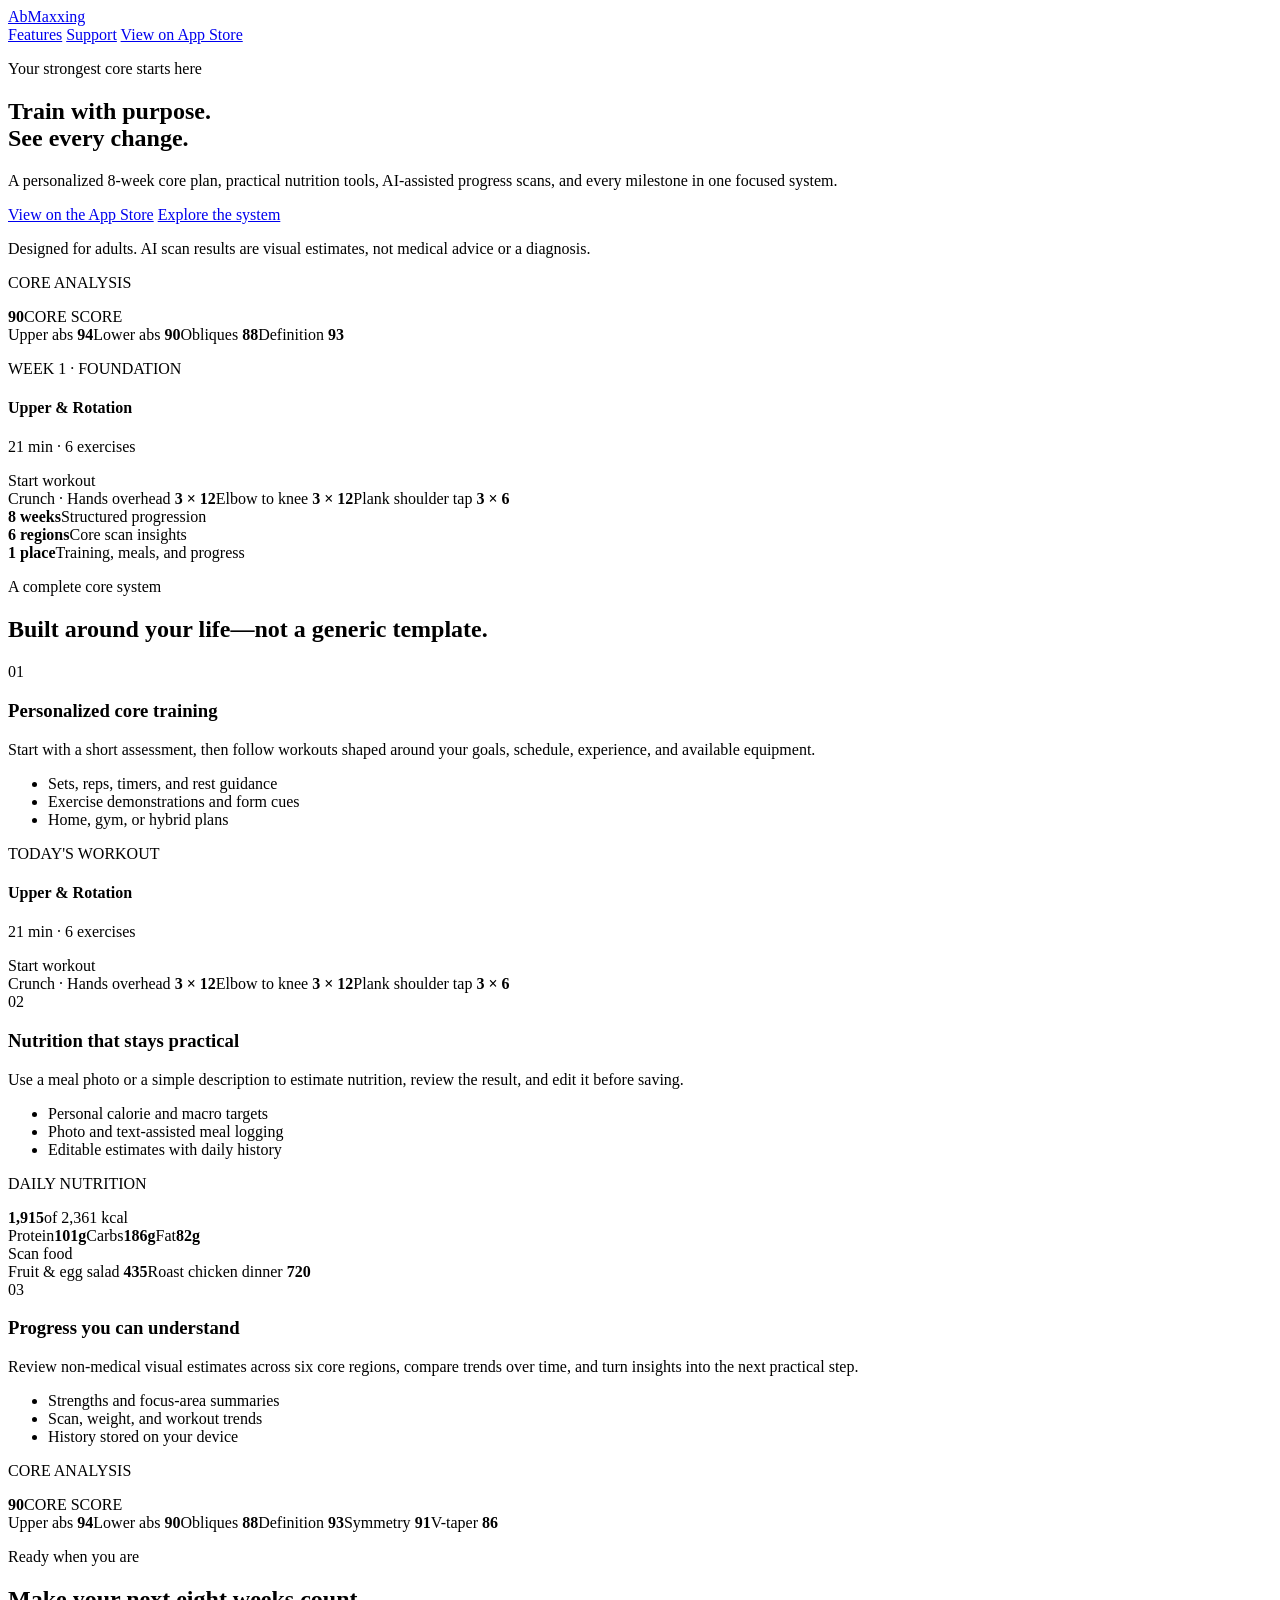
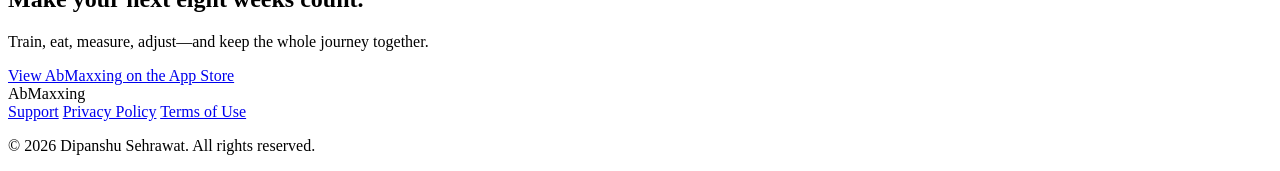
==== index.html @ bd919363 "Create index.html" ====
<!doctype html>
<html lang="en">
<head>
  <meta charset="utf-8">
  <meta name="viewport" content="width=device-width, initial-scale=1">
  <meta name="description" content="AbMaxxing combines personalized core workouts, AI-assisted progress scans, practical nutrition, and training history in one focused iPhone app.">
  <meta name="theme-color" content="#08080a">
  <title>AbMaxxing — Core Workouts & Nutrition</title>
  <link rel="stylesheet" href="styles.css">
</head>
<body>
  <header class="site-header">
    <a class="brand" href="./" aria-label="AbMaxxing home">
      <span class="logo-mark" aria-hidden="true"><i></i><i></i><i></i><i></i><i></i><i></i></span>
      <span>AbMaxxing</span>
    </a>
    <nav aria-label="Primary navigation">
      <a href="#features">Features</a>
      <a href="support/">Support</a>
      <a class="nav-cta" href="https://apps.apple.com/us/app/id6790740864">View on App Store</a>
    </nav>
  </header>

  <main>
    <section class="hero">
      <div class="hero-copy">
        <p class="eyebrow">Your strongest core starts here</p>
        <h1>Train with purpose.<br><span>See every change.</span></h1>
        <p class="hero-lede">A personalized 8-week core plan, practical nutrition tools, AI-assisted progress scans, and every milestone in one focused system.</p>
        <div class="hero-actions">
          <a class="button primary" href="https://apps.apple.com/us/app/id6790740864">View on the App Store</a>
          <a class="button secondary" href="#features">Explore the system</a>
        </div>
        <p class="fine-print">Designed for adults. AI scan results are visual estimates, not medical advice or a diagnosis.</p>
      </div>
      <div class="hero-visual" aria-label="AbMaxxing app preview">
        <div class="glow"></div>
        <div class="phone phone-back" aria-label="AbMaxxing progress analysis screen">
          <span class="phone-notch"></span><p class="mock-kicker">CORE ANALYSIS</p>
          <div class="score-ring"><strong>90</strong><span>CORE SCORE</span></div>
          <div class="metric-grid"><span>Upper abs <b>94</b></span><span>Lower abs <b>90</b></span><span>Obliques <b>88</b></span><span>Definition <b>93</b></span></div>
        </div>
        <div class="phone phone-front" aria-label="AbMaxxing personalized workout screen">
          <span class="phone-notch"></span><p class="mock-kicker">WEEK 1 · FOUNDATION</p>
          <h4>Upper & Rotation</h4><p class="mock-muted">21 min · 6 exercises</p>
          <span class="mock-cta">Start workout</span>
          <div class="mock-list"><span>Crunch · Hands overhead <b>3 × 12</b></span><span>Elbow to knee <b>3 × 12</b></span><span>Plank shoulder tap <b>3 × 6</b></span></div>
        </div>
      </div>
    </section>

    <section class="proof-strip" aria-label="App highlights">
      <div><strong>8 weeks</strong><span>Structured progression</span></div>
      <div><strong>6 regions</strong><span>Core scan insights</span></div>
      <div><strong>1 place</strong><span>Training, meals, and progress</span></div>
    </section>

    <section class="features" id="features">
      <div class="section-heading">
        <p class="eyebrow">A complete core system</p>
        <h2>Built around your life—not a generic template.</h2>
      </div>

      <article class="feature-row">
        <div class="feature-copy">
          <span class="feature-number">01</span>
          <h3>Personalized core training</h3>
          <p>Start with a short assessment, then follow workouts shaped around your goals, schedule, experience, and available equipment.</p>
          <ul>
            <li>Sets, reps, timers, and rest guidance</li>
            <li>Exercise demonstrations and form cues</li>
            <li>Home, gym, or hybrid plans</li>
          </ul>
        </div>
        <div class="feature-media workout-media">
          <div class="feature-phone" aria-label="Workout plan preview"><span class="phone-notch"></span><p class="mock-kicker">TODAY'S WORKOUT</p><h4>Upper & Rotation</h4><p class="mock-muted">21 min · 6 exercises</p><span class="mock-cta">Start workout</span><div class="mock-list"><span>Crunch · Hands overhead <b>3 × 12</b></span><span>Elbow to knee <b>3 × 12</b></span><span>Plank shoulder tap <b>3 × 6</b></span></div></div>
        </div>
      </article>

      <article class="feature-row reverse">
        <div class="feature-copy">
          <span class="feature-number">02</span>
          <h3>Nutrition that stays practical</h3>
          <p>Use a meal photo or a simple description to estimate nutrition, review the result, and edit it before saving.</p>
          <ul>
            <li>Personal calorie and macro targets</li>
            <li>Photo and text-assisted meal logging</li>
            <li>Editable estimates with daily history</li>
          </ul>
        </div>
        <div class="feature-media nutrition-media">
          <div class="feature-phone" aria-label="Nutrition dashboard preview"><span class="phone-notch"></span><p class="mock-kicker">DAILY NUTRITION</p><div class="calorie-ring"><strong>1,915</strong><span>of 2,361 kcal</span></div><div class="macro-row"><span>Protein<b>101g</b></span><span>Carbs<b>186g</b></span><span>Fat<b>82g</b></span></div><span class="mock-cta">Scan food</span><div class="mock-list"><span>Fruit & egg salad <b>435</b></span><span>Roast chicken dinner <b>720</b></span></div></div>
        </div>
      </article>

      <article class="feature-row">
        <div class="feature-copy">
          <span class="feature-number">03</span>
          <h3>Progress you can understand</h3>
          <p>Review non-medical visual estimates across six core regions, compare trends over time, and turn insights into the next practical step.</p>
          <ul>
            <li>Strengths and focus-area summaries</li>
            <li>Scan, weight, and workout trends</li>
            <li>History stored on your device</li>
          </ul>
        </div>
        <div class="feature-media progress-media">
          <div class="feature-phone" aria-label="Core analysis preview"><span class="phone-notch"></span><p class="mock-kicker">CORE ANALYSIS</p><div class="score-ring"><strong>90</strong><span>CORE SCORE</span></div><div class="metric-grid"><span>Upper abs <b>94</b></span><span>Lower abs <b>90</b></span><span>Obliques <b>88</b></span><span>Definition <b>93</b></span><span>Symmetry <b>91</b></span><span>V-taper <b>86</b></span></div></div>
        </div>
      </article>
    </section>

    <section class="closing-card">
      <span class="logo-mark large" aria-label="AbMaxxing"><i></i><i></i><i></i><i></i><i></i><i></i></span>
      <p class="eyebrow">Ready when you are</p>
      <h2>Make your next eight weeks count.</h2>
      <p>Train, eat, measure, adjust—and keep the whole journey together.</p>
      <a class="button primary" href="https://apps.apple.com/us/app/id6790740864">View AbMaxxing on the App Store</a>
    </section>
  </main>

  <footer>
    <div class="footer-brand">
      <span class="logo-mark small" aria-hidden="true"><i></i><i></i><i></i><i></i><i></i><i></i></span>
      <span>AbMaxxing</span>
    </div>
    <div class="footer-links">
      <a href="support/">Support</a>
      <a href="https://abmaxxing.carrd.co/">Privacy Policy</a>
      <a href="https://www.apple.com/legal/internet-services/itunes/dev/stdeula/">Terms of Use</a>
    </div>
    <p>© 2026 Dipanshu Sehrawat. All rights reserved.</p>
  </footer>
</body>
</html>
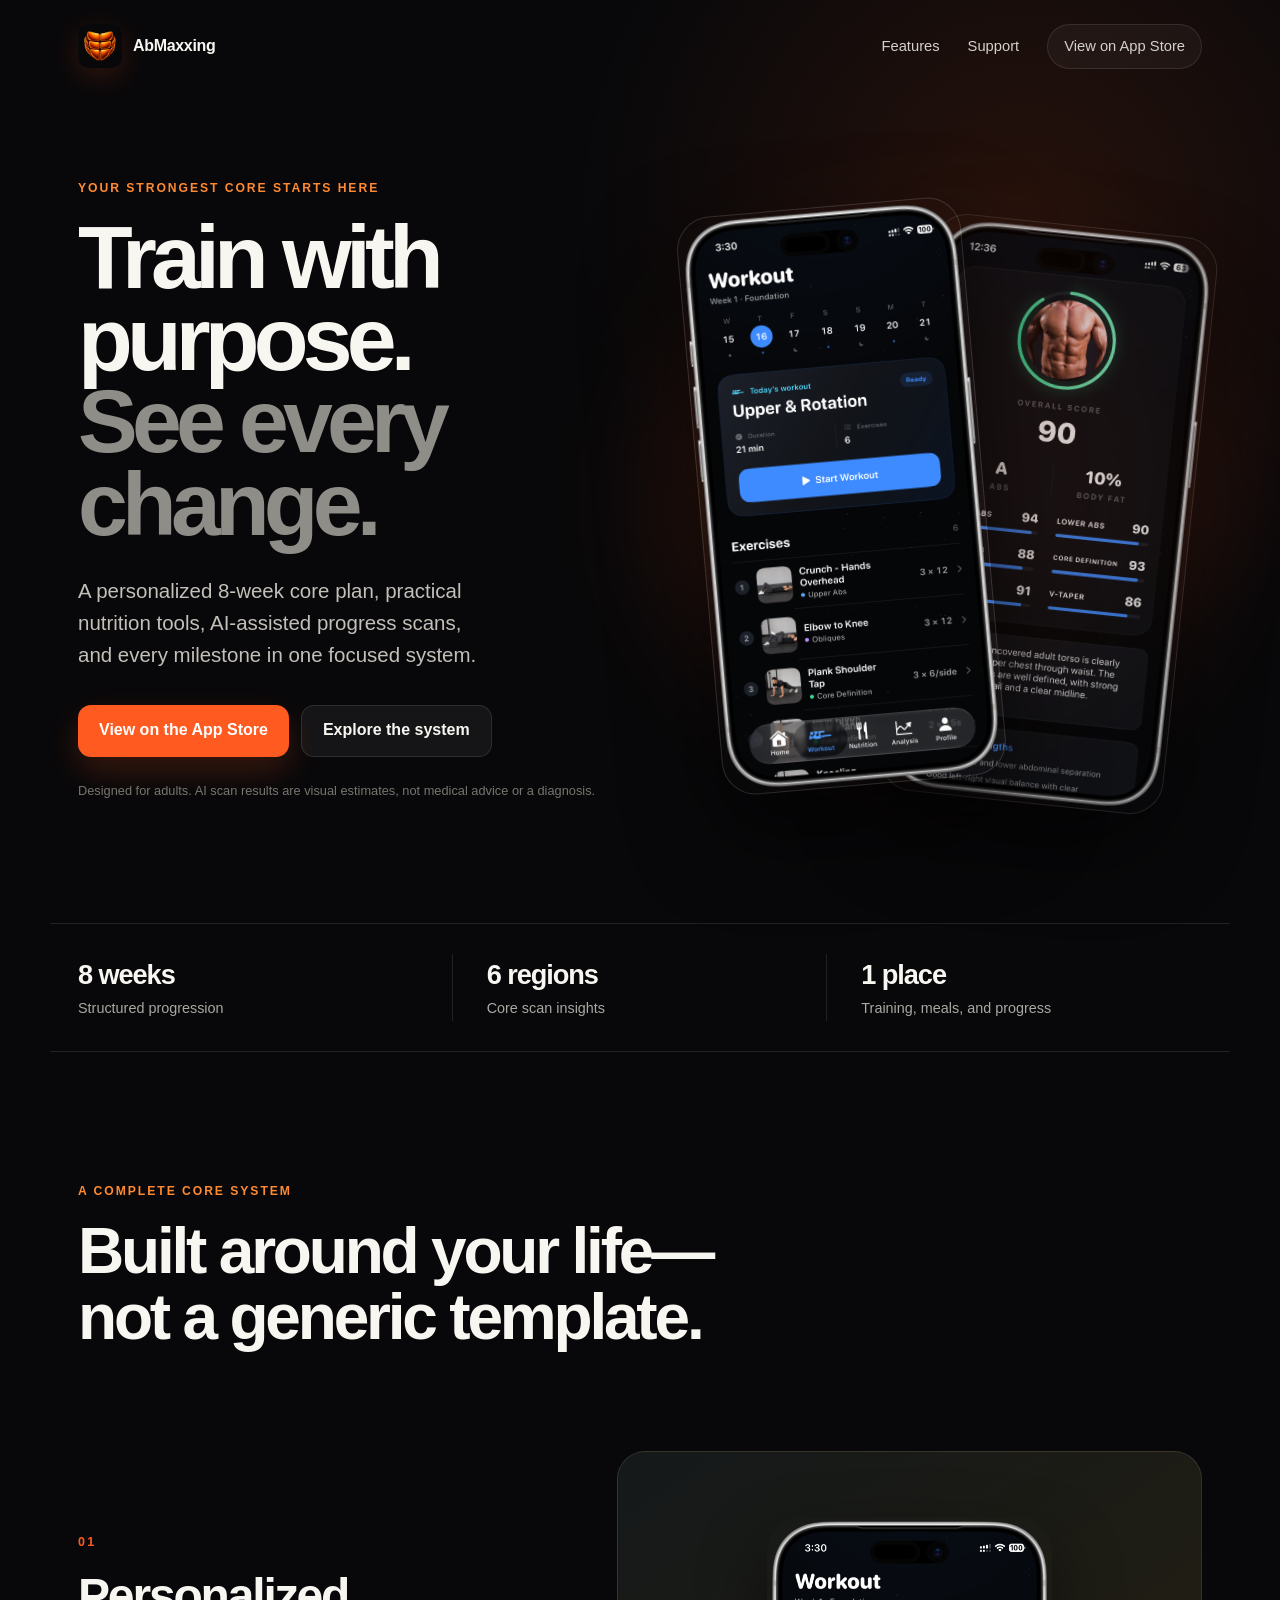
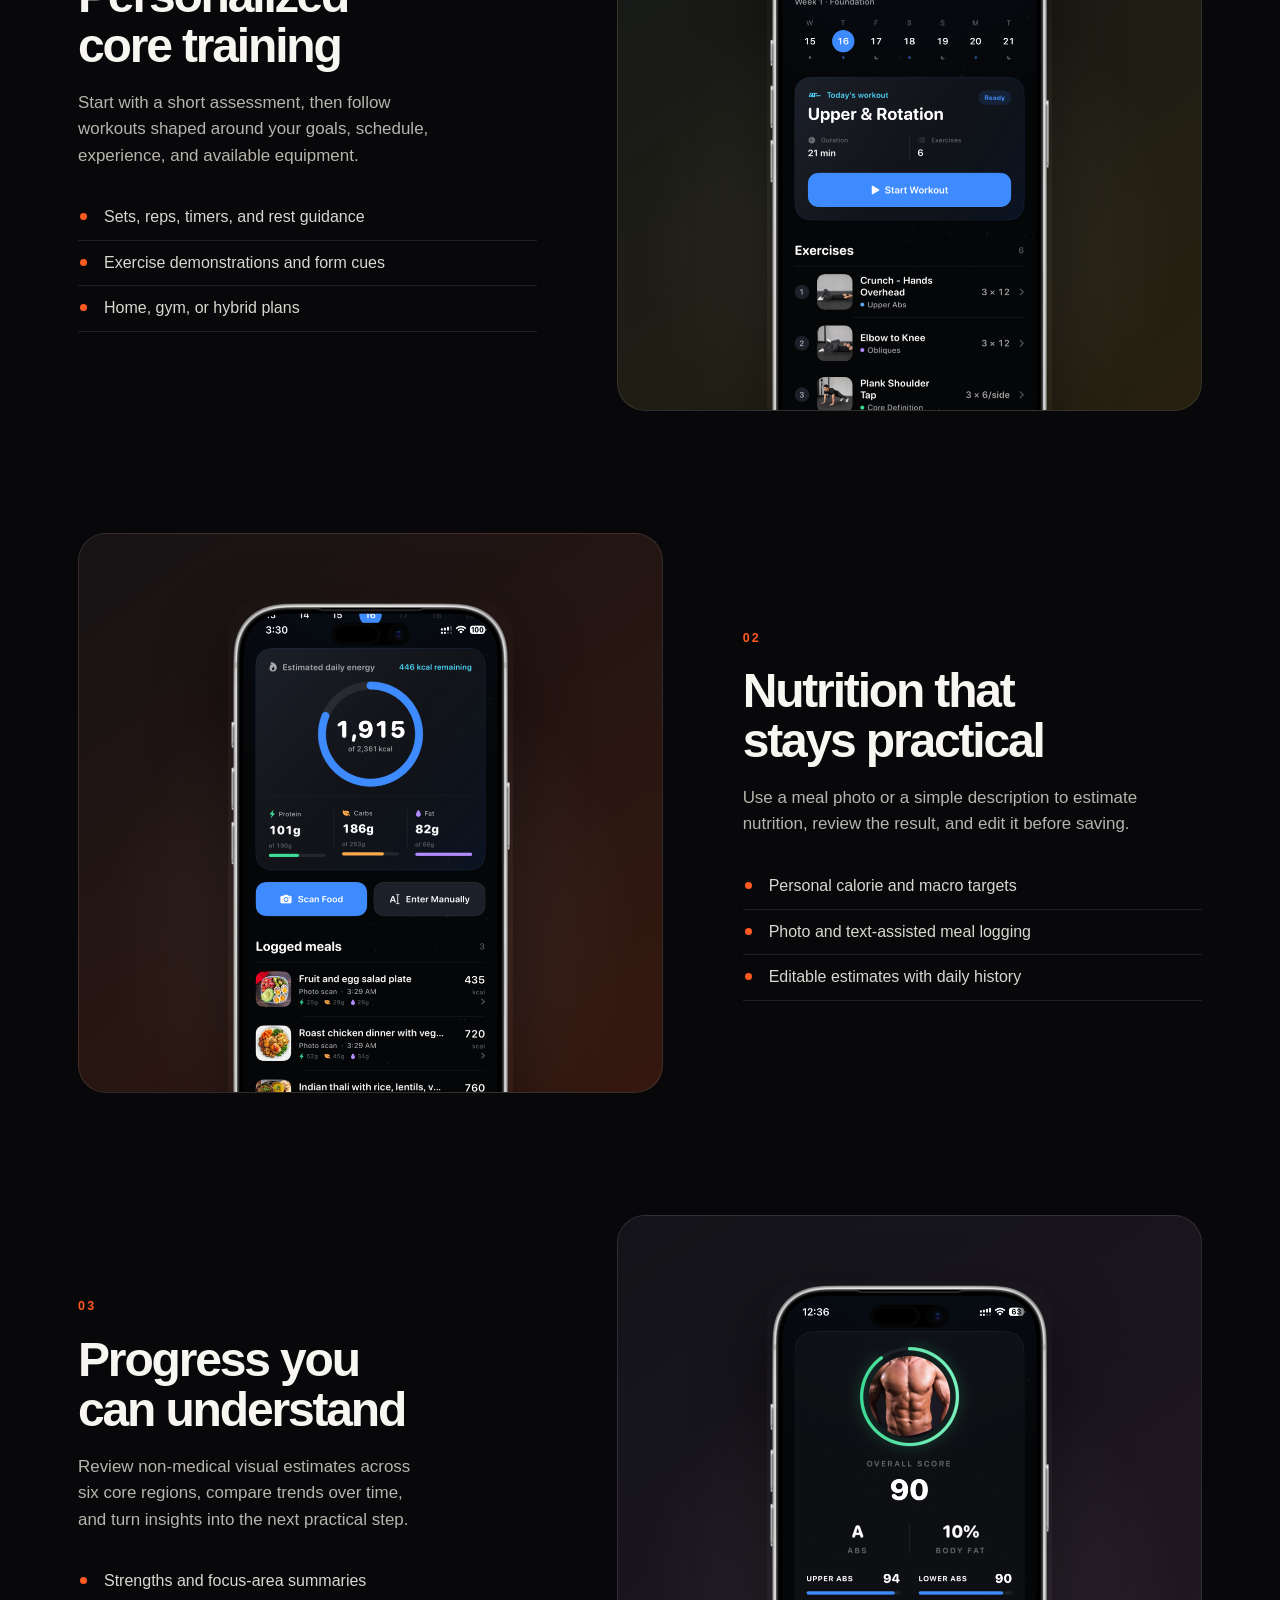
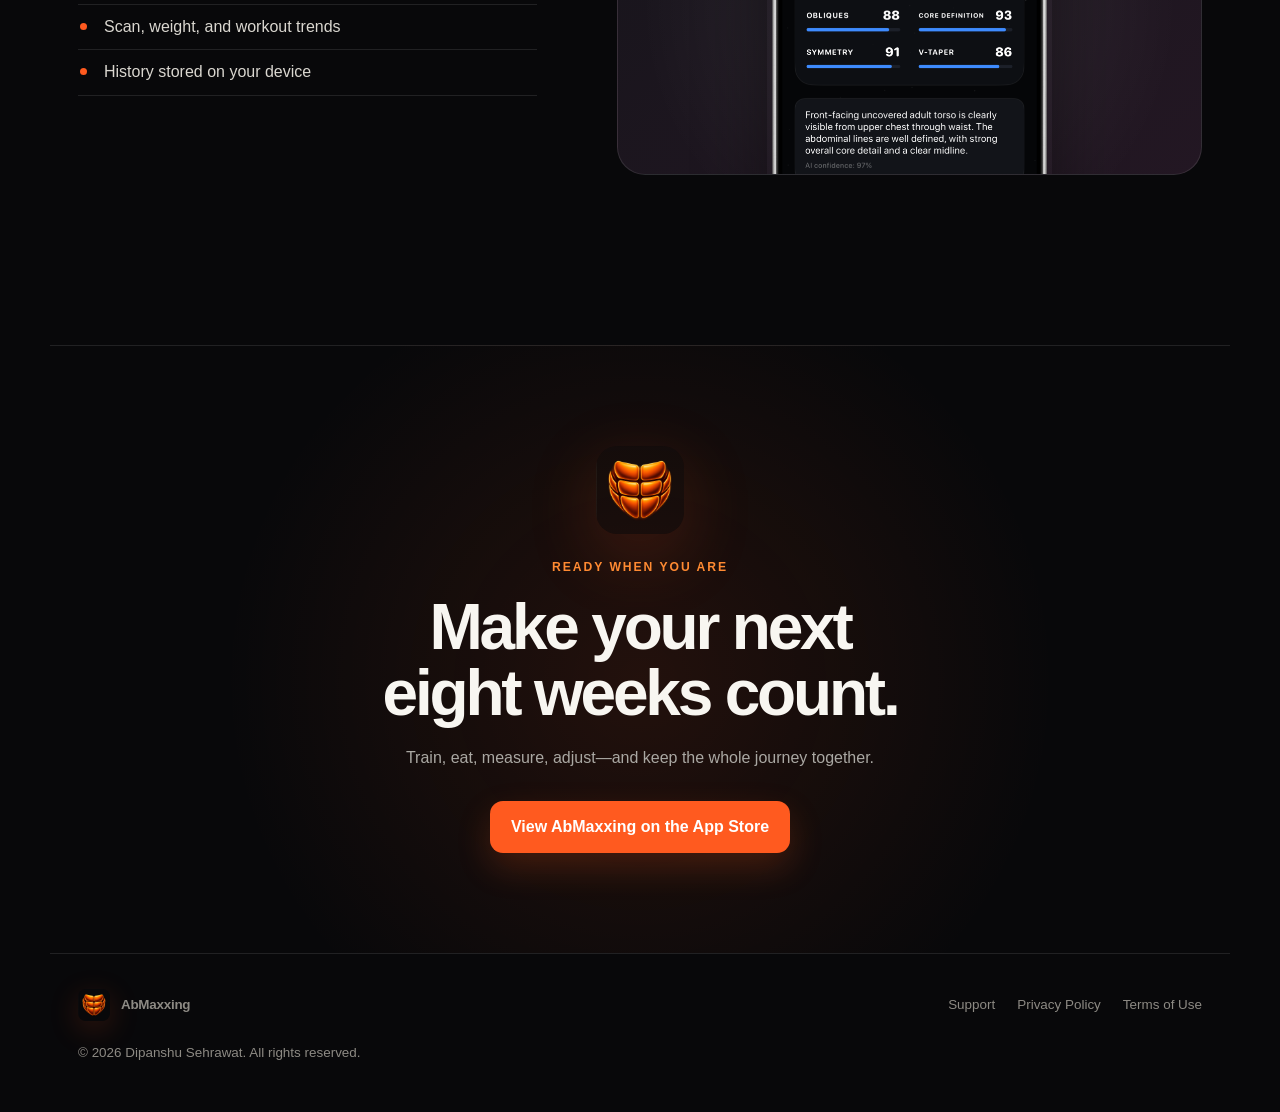
==== commit d02baa9f: "Publish complete website assets" ====
--- a/index.html
+++ b/index.html
@@ -6,12 +6,13 @@
   <meta name="description" content="AbMaxxing combines personalized core workouts, AI-assisted progress scans, practical nutrition, and training history in one focused iPhone app.">
   <meta name="theme-color" content="#08080a">
   <title>AbMaxxing — Core Workouts & Nutrition</title>
+  <link rel="icon" href="assets/app-icon.png">
   <link rel="stylesheet" href="styles.css">
 </head>
 <body>
   <header class="site-header">
     <a class="brand" href="./" aria-label="AbMaxxing home">
-      <span class="logo-mark" aria-hidden="true"><i></i><i></i><i></i><i></i><i></i><i></i></span>
+      <img src="assets/app-icon.png" alt="" width="44" height="44">
       <span>AbMaxxing</span>
     </a>
     <nav aria-label="Primary navigation">
@@ -35,17 +36,8 @@
       </div>
       <div class="hero-visual" aria-label="AbMaxxing app preview">
         <div class="glow"></div>
-        <div class="phone phone-back" aria-label="AbMaxxing progress analysis screen">
-          <span class="phone-notch"></span><p class="mock-kicker">CORE ANALYSIS</p>
-          <div class="score-ring"><strong>90</strong><span>CORE SCORE</span></div>
-          <div class="metric-grid"><span>Upper abs <b>94</b></span><span>Lower abs <b>90</b></span><span>Obliques <b>88</b></span><span>Definition <b>93</b></span></div>
-        </div>
-        <div class="phone phone-front" aria-label="AbMaxxing personalized workout screen">
-          <span class="phone-notch"></span><p class="mock-kicker">WEEK 1 · FOUNDATION</p>
-          <h4>Upper & Rotation</h4><p class="mock-muted">21 min · 6 exercises</p>
-          <span class="mock-cta">Start workout</span>
-          <div class="mock-list"><span>Crunch · Hands overhead <b>3 × 12</b></span><span>Elbow to knee <b>3 × 12</b></span><span>Plank shoulder tap <b>3 × 6</b></span></div>
-        </div>
+        <img class="phone phone-back" src="assets/progress-screen.png" alt="AbMaxxing progress analysis screen">
+        <img class="phone phone-front" src="assets/workout-screen.png" alt="AbMaxxing personalized workout screen">
       </div>
     </section>
 
@@ -73,7 +65,7 @@
           </ul>
         </div>
         <div class="feature-media workout-media">
-          <div class="feature-phone" aria-label="Workout plan preview"><span class="phone-notch"></span><p class="mock-kicker">TODAY'S WORKOUT</p><h4>Upper & Rotation</h4><p class="mock-muted">21 min · 6 exercises</p><span class="mock-cta">Start workout</span><div class="mock-list"><span>Crunch · Hands overhead <b>3 × 12</b></span><span>Elbow to knee <b>3 × 12</b></span><span>Plank shoulder tap <b>3 × 6</b></span></div></div>
+          <img src="assets/workout-screen.png" alt="Workout plan with weekly progress and daily exercises">
         </div>
       </article>
 
@@ -89,7 +81,7 @@
           </ul>
         </div>
         <div class="feature-media nutrition-media">
-          <div class="feature-phone" aria-label="Nutrition dashboard preview"><span class="phone-notch"></span><p class="mock-kicker">DAILY NUTRITION</p><div class="calorie-ring"><strong>1,915</strong><span>of 2,361 kcal</span></div><div class="macro-row"><span>Protein<b>101g</b></span><span>Carbs<b>186g</b></span><span>Fat<b>82g</b></span></div><span class="mock-cta">Scan food</span><div class="mock-list"><span>Fruit & egg salad <b>435</b></span><span>Roast chicken dinner <b>720</b></span></div></div>
+          <img src="assets/nutrition-screen.png" alt="Nutrition dashboard with calorie and macro tracking">
         </div>
       </article>
 
@@ -105,13 +97,13 @@
           </ul>
         </div>
         <div class="feature-media progress-media">
-          <div class="feature-phone" aria-label="Core analysis preview"><span class="phone-notch"></span><p class="mock-kicker">CORE ANALYSIS</p><div class="score-ring"><strong>90</strong><span>CORE SCORE</span></div><div class="metric-grid"><span>Upper abs <b>94</b></span><span>Lower abs <b>90</b></span><span>Obliques <b>88</b></span><span>Definition <b>93</b></span><span>Symmetry <b>91</b></span><span>V-taper <b>86</b></span></div></div>
+          <img src="assets/progress-screen.png" alt="AI-assisted core analysis and progress insights">
         </div>
       </article>
     </section>
 
     <section class="closing-card">
-      <span class="logo-mark large" aria-label="AbMaxxing"><i></i><i></i><i></i><i></i><i></i><i></i></span>
+      <img src="assets/app-icon.png" alt="AbMaxxing app icon" width="88" height="88">
       <p class="eyebrow">Ready when you are</p>
       <h2>Make your next eight weeks count.</h2>
       <p>Train, eat, measure, adjust—and keep the whole journey together.</p>
@@ -121,7 +113,7 @@
 
   <footer>
     <div class="footer-brand">
-      <span class="logo-mark small" aria-hidden="true"><i></i><i></i><i></i><i></i><i></i><i></i></span>
+      <img src="assets/app-icon.png" alt="" width="32" height="32">
       <span>AbMaxxing</span>
     </div>
     <div class="footer-links">
--- a/styles.css
+++ b/styles.css
@@ -0,0 +1,155 @@
+:root {
+  color-scheme: dark;
+  --bg: #08080a;
+  --surface: #111114;
+  --surface-2: #18181d;
+  --text: #f8f6f1;
+  --muted: #aaa8a3;
+  --line: rgba(255,255,255,.1);
+  --orange: #ff5a1f;
+  --orange-2: #ff8a32;
+  --max: 1180px;
+}
+
+* { box-sizing: border-box; }
+html { scroll-behavior: smooth; }
+body {
+  margin: 0;
+  background:
+    radial-gradient(circle at 80% 5%, rgba(255,90,31,.12), transparent 28rem),
+    var(--bg);
+  color: var(--text);
+  font-family: Inter, ui-sans-serif, -apple-system, BlinkMacSystemFont, "Segoe UI", sans-serif;
+  line-height: 1.55;
+}
+a { color: inherit; text-decoration: none; }
+img { display: block; max-width: 100%; }
+.site-header {
+  position: relative;
+  z-index: 10;
+  max-width: var(--max);
+  margin: 0 auto;
+  padding: 24px 28px;
+  display: flex;
+  align-items: center;
+  justify-content: space-between;
+}
+.brand, .footer-brand { display: flex; align-items: center; gap: 11px; font-weight: 760; letter-spacing: -.02em; }
+.brand img, .footer-brand img { border-radius: 24%; box-shadow: 0 8px 30px rgba(255,90,31,.18); }
+nav { display: flex; align-items: center; gap: 28px; font-size: .92rem; color: #d4d1ca; }
+nav a:hover, .footer-links a:hover { color: #fff; }
+.nav-cta { padding: 10px 16px; border: 1px solid var(--line); border-radius: 999px; background: rgba(255,255,255,.04); }
+
+main { overflow: hidden; }
+.hero {
+  min-height: 760px;
+  max-width: var(--max);
+  margin: 0 auto;
+  padding: 86px 28px 110px;
+  display: grid;
+  grid-template-columns: 1.02fr .98fr;
+  align-items: center;
+  gap: 44px;
+}
+.eyebrow { margin: 0 0 18px; color: var(--orange-2); font-size: .76rem; font-weight: 800; letter-spacing: .16em; text-transform: uppercase; }
+h1, h2, h3, p { text-wrap: balance; }
+h1 { margin: 0; font-size: clamp(3.5rem, 7vw, 6.3rem); line-height: .92; letter-spacing: -.065em; font-weight: 850; }
+h1 span { color: #8f8d87; }
+.hero-lede { max-width: 650px; margin: 30px 0 0; color: #c3c0b9; font-size: clamp(1.05rem, 2vw, 1.28rem); }
+.hero-actions { display: flex; flex-wrap: wrap; gap: 12px; margin-top: 34px; }
+.button { display: inline-flex; min-height: 52px; align-items: center; justify-content: center; padding: 0 21px; border-radius: 13px; font-weight: 760; transition: transform .2s ease, background-color .2s ease; }
+.button:hover { transform: translateY(-2px); }
+.button.primary { background: var(--orange); color: #fff; box-shadow: 0 14px 34px rgba(255,90,31,.2); }
+.button.primary:hover { background: #ff682f; }
+.button.secondary { background: rgba(255,255,255,.055); border: 1px solid var(--line); }
+.fine-print { max-width: 530px; margin-top: 24px; color: #77756f; font-size: .8rem; }
+
+.hero-visual { position: relative; height: 580px; }
+.glow { position: absolute; inset: 15% 5%; border-radius: 50%; background: rgba(255,90,31,.26); filter: blur(80px); }
+.phone { position: absolute; width: min(285px, 54%); border-radius: 34px; box-shadow: 0 38px 90px rgba(0,0,0,.62); border: 1px solid rgba(255,255,255,.14); }
+.phone-back { right: 2%; top: 18px; transform: rotate(6deg); opacity: .78; }
+.phone-front { left: 5%; bottom: 0; transform: rotate(-5deg); }
+
+.proof-strip {
+  max-width: var(--max);
+  margin: 0 auto 130px;
+  padding: 30px 28px;
+  border-top: 1px solid var(--line);
+  border-bottom: 1px solid var(--line);
+  display: grid;
+  grid-template-columns: repeat(3, 1fr);
+}
+.proof-strip div { padding: 0 34px; border-right: 1px solid var(--line); }
+.proof-strip div:first-child { padding-left: 0; }
+.proof-strip div:last-child { border: 0; }
+.proof-strip strong { display: block; font-size: 1.7rem; letter-spacing: -.04em; }
+.proof-strip span { color: var(--muted); font-size: .9rem; }
+
+.features { max-width: var(--max); margin: 0 auto; padding: 0 28px; }
+.section-heading { max-width: 760px; margin-bottom: 80px; }
+h2 { margin: 0; font-size: clamp(2.3rem, 5vw, 4rem); line-height: 1.03; letter-spacing: -.05em; }
+.feature-row { min-height: 600px; margin-bottom: 82px; display: grid; grid-template-columns: .88fr 1.12fr; align-items: center; gap: 80px; }
+.feature-row.reverse { grid-template-columns: 1.12fr .88fr; }
+.feature-row.reverse .feature-copy { order: 2; }
+.feature-number { color: var(--orange); font-size: .78rem; font-weight: 800; letter-spacing: .18em; }
+h3 { margin: 17px 0 20px; font-size: clamp(2rem, 4vw, 3rem); line-height: 1.03; letter-spacing: -.045em; }
+.feature-copy > p { color: #b7b4ad; font-size: 1.06rem; }
+.feature-copy ul { margin: 26px 0 0; padding: 0; list-style: none; color: #dad7d0; }
+.feature-copy li { position: relative; padding: 10px 0 10px 26px; border-bottom: 1px solid var(--line); }
+.feature-copy li::before { content: ""; position: absolute; left: 2px; top: 18px; width: 7px; height: 7px; border-radius: 50%; background: var(--orange); }
+.feature-media { min-height: 560px; border: 1px solid var(--line); border-radius: 28px; overflow: hidden; display: grid; place-items: end center; position: relative; }
+.feature-media::before { content: ""; position: absolute; inset: 0; background: radial-gradient(circle at 50% 70%, rgba(255,255,255,.1), transparent 55%); }
+.feature-media img { position: relative; width: 285px; margin-bottom: -90px; border-radius: 34px; box-shadow: 0 30px 70px rgba(0,0,0,.48); }
+.workout-media { background: linear-gradient(145deg, #15191a, #27200f); }
+.nutrition-media { background: linear-gradient(145deg, #161315, #35180f); }
+.progress-media { background: linear-gradient(145deg, #131419, #231723); }
+
+.closing-card { max-width: var(--max); margin: 150px auto 0; padding: 100px 28px; min-height: 520px; border-top: 1px solid var(--line); text-align: center; display: flex; flex-direction: column; align-items: center; justify-content: center; background: radial-gradient(circle at 50% 55%, rgba(255,90,31,.11), transparent 26rem); }
+.closing-card img { border-radius: 24%; margin-bottom: 24px; box-shadow: 0 20px 70px rgba(255,90,31,.18); }
+.closing-card h2 { max-width: 700px; }
+.closing-card > p:not(.eyebrow) { margin: 20px 0 30px; color: var(--muted); }
+
+footer { max-width: var(--max); margin: 0 auto; padding: 35px 28px 48px; border-top: 1px solid var(--line); display: grid; grid-template-columns: 1fr auto; align-items: center; gap: 22px; color: #8d8a84; font-size: .84rem; }
+.footer-links { display: flex; flex-wrap: wrap; gap: 22px; }
+footer > p { grid-column: 1 / -1; margin: 0; }
+
+.support-page main { overflow: visible; }
+.support-shell { max-width: 940px; margin: 0 auto; padding: 90px 28px 140px; }
+.support-shell h1 { max-width: 800px; }
+.support-intro { max-width: 700px; margin: 30px 0 55px; color: #b9b6b0; font-size: 1.16rem; }
+.support-grid { display: grid; grid-template-columns: repeat(2, 1fr); gap: 16px; }
+.support-card { padding: 30px; border: 1px solid var(--line); border-radius: 20px; background: var(--surface); }
+.support-card h2 { font-size: 1.35rem; letter-spacing: -.02em; }
+.support-card p { margin: 12px 0 0; color: var(--muted); }
+.support-card a { color: var(--orange-2); }
+.support-card.full { grid-column: 1 / -1; }
+
+@media (max-width: 820px) {
+  nav > a:not(.nav-cta) { display: none; }
+  .hero { min-height: auto; padding-top: 65px; grid-template-columns: 1fr; }
+  .hero-visual { height: 560px; margin-top: 25px; }
+  .proof-strip { grid-template-columns: 1fr; }
+  .proof-strip div, .proof-strip div:first-child { padding: 18px 0; border-right: 0; border-bottom: 1px solid var(--line); }
+  .feature-row, .feature-row.reverse { grid-template-columns: 1fr; gap: 38px; }
+  .feature-row.reverse .feature-copy { order: 0; }
+  .feature-media { min-height: 500px; }
+  footer { grid-template-columns: 1fr; }
+  .support-grid { grid-template-columns: 1fr; }
+  .support-card.full { grid-column: auto; }
+}
+
+@media (max-width: 480px) {
+  .site-header, .hero, .features, footer { padding-left: 20px; padding-right: 20px; }
+  .brand span { display: none; }
+  h1 { font-size: 3.25rem; }
+  .hero-visual { height: 455px; }
+  .phone { width: 60%; border-radius: 25px; }
+  .feature-media { min-height: 430px; }
+  .feature-media img { width: 235px; border-radius: 28px; }
+  .closing-card { padding-left: 20px; padding-right: 20px; }
+}
+
+@media (prefers-reduced-motion: reduce) {
+  html { scroll-behavior: auto; }
+  *, *::before, *::after { transition: none !important; }
+}
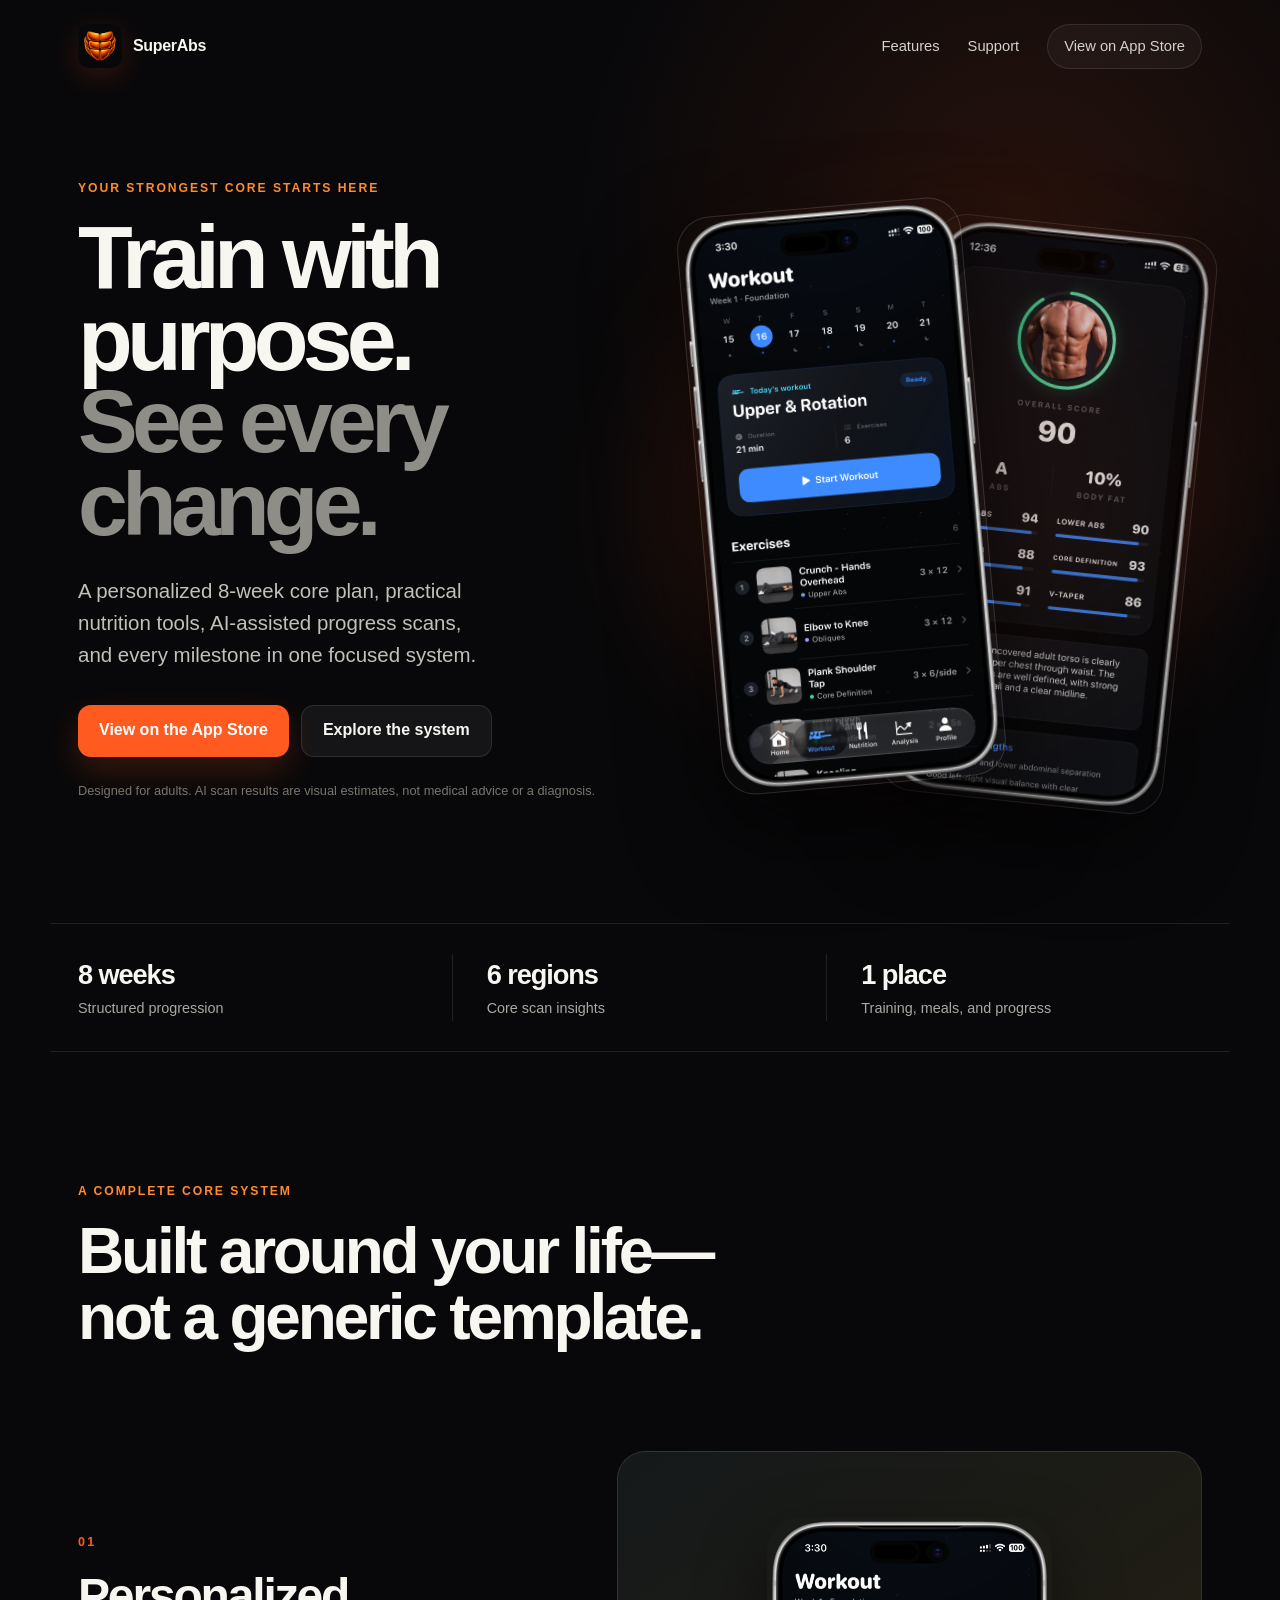
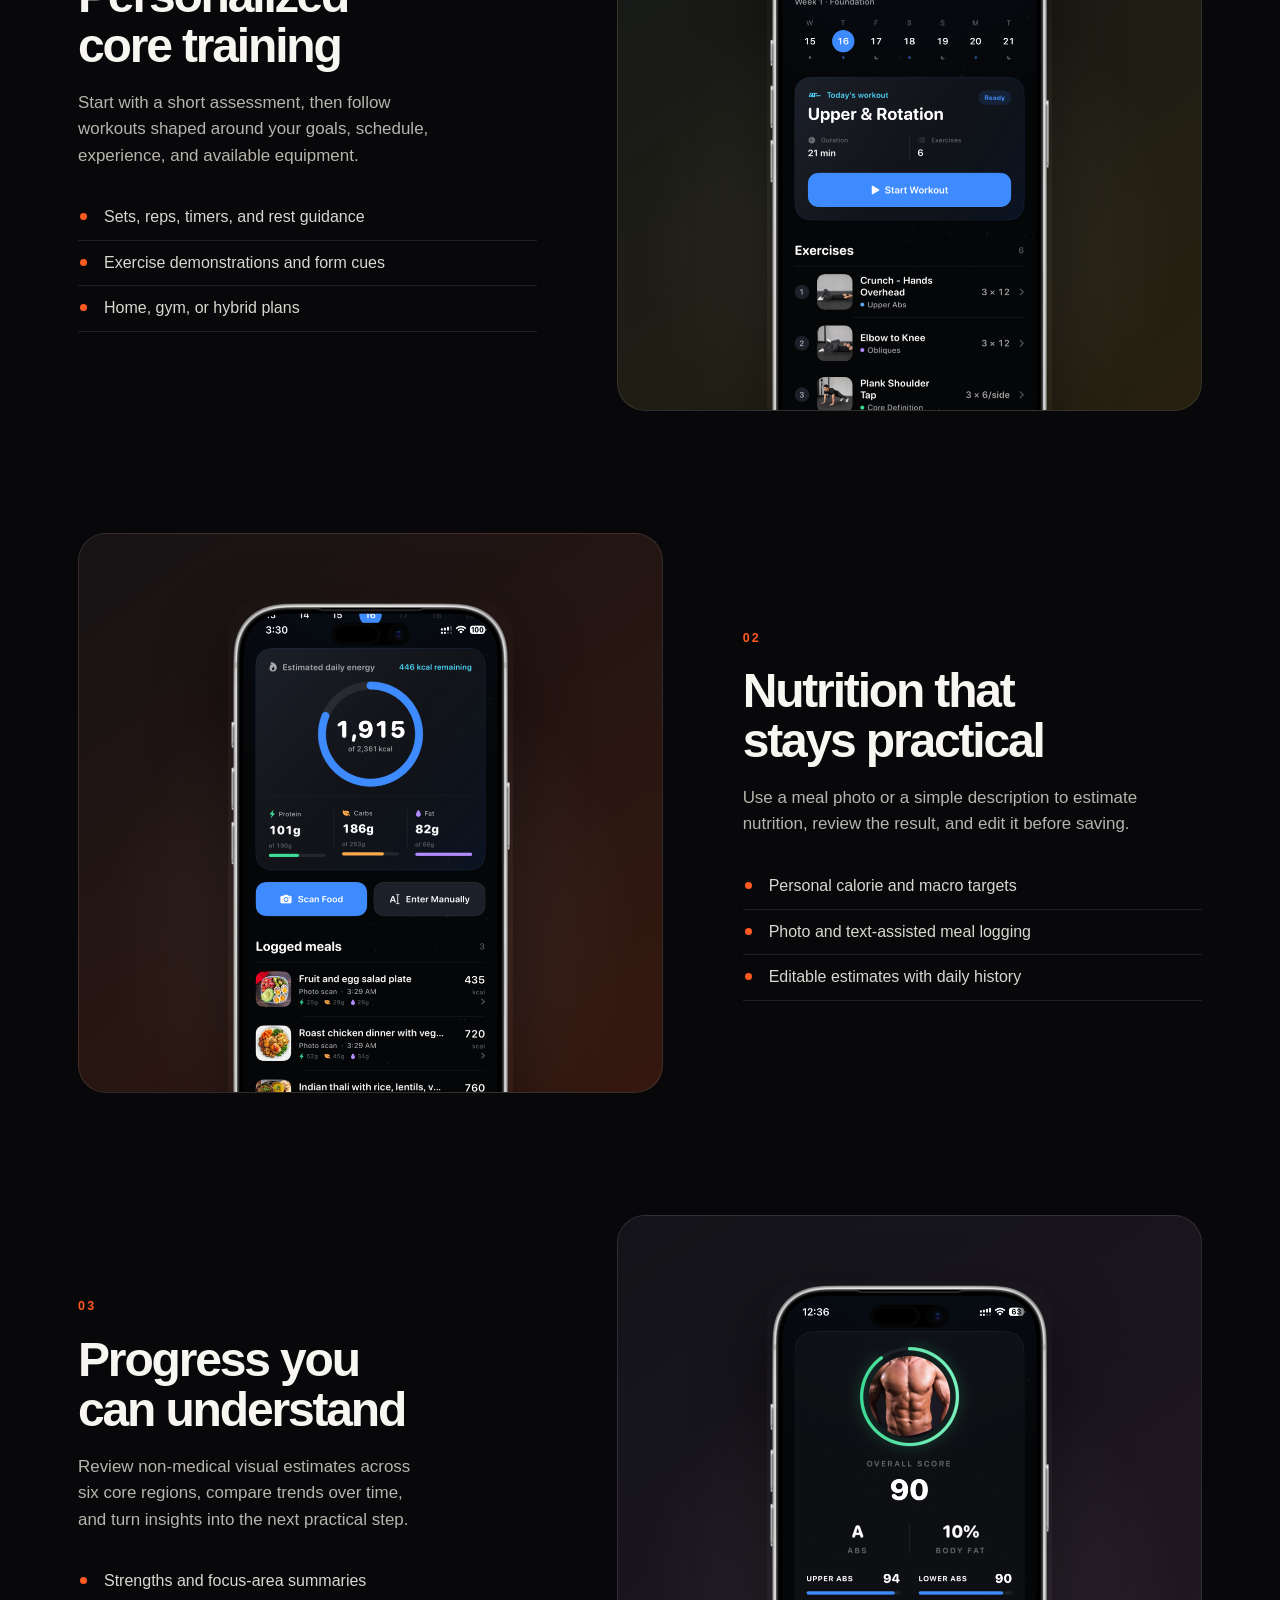
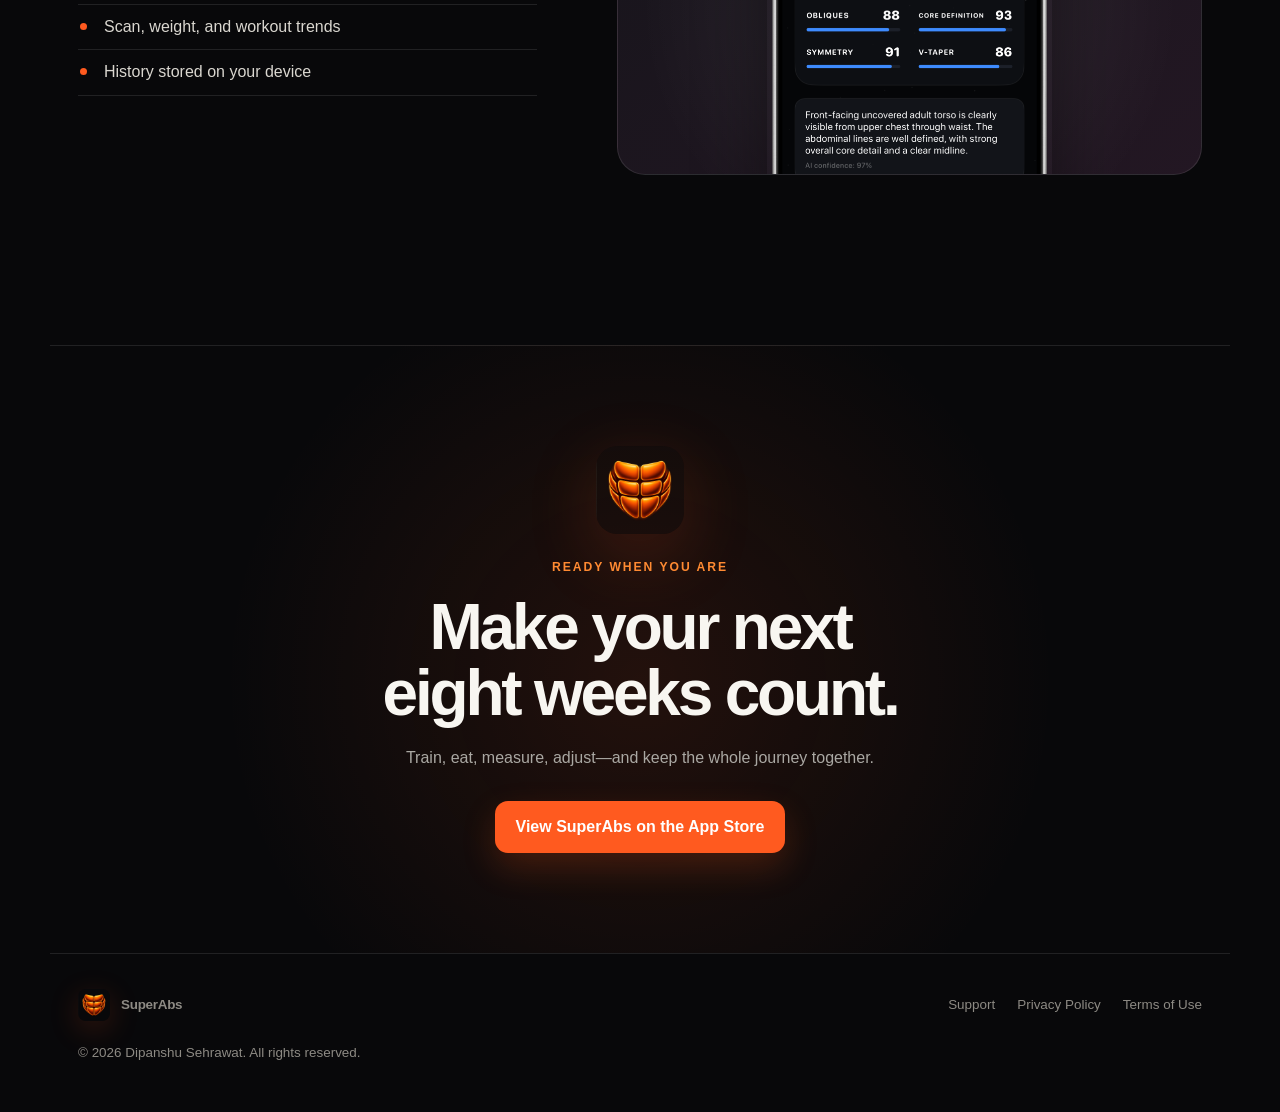
==== commit ca4cd498: "Publish SuperAbs privacy policy and links" ====
--- a/index.html
+++ b/index.html
@@ -3,22 +3,22 @@
 <head>
   <meta charset="utf-8">
   <meta name="viewport" content="width=device-width, initial-scale=1">
-  <meta name="description" content="AbMaxxing combines personalized core workouts, AI-assisted progress scans, practical nutrition, and training history in one focused iPhone app.">
+  <meta name="description" content="SuperAbs combines personalized core workouts, AI-assisted progress scans, practical nutrition, and training history in one focused iPhone app.">
   <meta name="theme-color" content="#08080a">
-  <title>AbMaxxing — Core Workouts & Nutrition</title>
+  <title>SuperAbs — Core Workouts & Nutrition</title>
   <link rel="icon" href="assets/app-icon.png">
   <link rel="stylesheet" href="styles.css">
 </head>
 <body>
   <header class="site-header">
-    <a class="brand" href="./" aria-label="AbMaxxing home">
+    <a class="brand" href="./" aria-label="SuperAbs home">
       <img src="assets/app-icon.png" alt="" width="44" height="44">
-      <span>AbMaxxing</span>
+      <span>SuperAbs</span>
     </a>
     <nav aria-label="Primary navigation">
       <a href="#features">Features</a>
       <a href="support/">Support</a>
-      <a class="nav-cta" href="https://apps.apple.com/us/app/id6790740864">View on App Store</a>
+      <a class="nav-cta" href="https://apps.apple.com/us/app/id6793422782">View on App Store</a>
     </nav>
   </header>
 
@@ -29,15 +29,15 @@
         <h1>Train with purpose.<br><span>See every change.</span></h1>
         <p class="hero-lede">A personalized 8-week core plan, practical nutrition tools, AI-assisted progress scans, and every milestone in one focused system.</p>
         <div class="hero-actions">
-          <a class="button primary" href="https://apps.apple.com/us/app/id6790740864">View on the App Store</a>
+          <a class="button primary" href="https://apps.apple.com/us/app/id6793422782">View on the App Store</a>
           <a class="button secondary" href="#features">Explore the system</a>
         </div>
         <p class="fine-print">Designed for adults. AI scan results are visual estimates, not medical advice or a diagnosis.</p>
       </div>
-      <div class="hero-visual" aria-label="AbMaxxing app preview">
+      <div class="hero-visual" aria-label="SuperAbs app preview">
         <div class="glow"></div>
-        <img class="phone phone-back" src="assets/progress-screen.png" alt="AbMaxxing progress analysis screen">
-        <img class="phone phone-front" src="assets/workout-screen.png" alt="AbMaxxing personalized workout screen">
+        <img class="phone phone-back" src="assets/progress-screen.png" alt="SuperAbs progress analysis screen">
+        <img class="phone phone-front" src="assets/workout-screen.png" alt="SuperAbs personalized workout screen">
       </div>
     </section>
 
@@ -103,22 +103,22 @@
     </section>
 
     <section class="closing-card">
-      <img src="assets/app-icon.png" alt="AbMaxxing app icon" width="88" height="88">
+      <img src="assets/app-icon.png" alt="SuperAbs app icon" width="88" height="88">
       <p class="eyebrow">Ready when you are</p>
       <h2>Make your next eight weeks count.</h2>
       <p>Train, eat, measure, adjust—and keep the whole journey together.</p>
-      <a class="button primary" href="https://apps.apple.com/us/app/id6790740864">View AbMaxxing on the App Store</a>
+      <a class="button primary" href="https://apps.apple.com/us/app/id6793422782">View SuperAbs on the App Store</a>
     </section>
   </main>
 
   <footer>
     <div class="footer-brand">
       <img src="assets/app-icon.png" alt="" width="32" height="32">
-      <span>AbMaxxing</span>
+      <span>SuperAbs</span>
     </div>
     <div class="footer-links">
       <a href="support/">Support</a>
-      <a href="https://abmaxxing.carrd.co/">Privacy Policy</a>
+      <a href="privacy/">Privacy Policy</a>
       <a href="https://www.apple.com/legal/internet-services/itunes/dev/stdeula/">Terms of Use</a>
     </div>
     <p>© 2026 Dipanshu Sehrawat. All rights reserved.</p>
--- a/styles.css
+++ b/styles.css
@@ -124,8 +124,30 @@
 .support-card a { color: var(--orange-2); }
 .support-card.full { grid-column: 1 / -1; }
 
+.privacy-page main { overflow: visible; }
+.privacy-shell { max-width: 1000px; margin: 0 auto; padding: 90px 28px 140px; }
+.policy-hero { max-width: 800px; padding-bottom: 70px; }
+.policy-hero h1 { font-size: clamp(3rem, 7vw, 5.5rem); }
+.policy-intro { margin: 28px 0 0; color: #c3c0b9; font-size: 1.16rem; }
+.policy-effective { margin: 20px 0 0; color: #85827c; font-size: .9rem; }
+.policy-layout { display: grid; grid-template-columns: 210px minmax(0, 1fr); gap: 70px; align-items: start; }
+.policy-nav { position: sticky; top: 24px; display: grid; gap: 4px; padding: 18px; border: 1px solid var(--line); border-radius: 16px; background: rgba(17,17,20,.88); }
+.policy-nav strong { padding: 5px 10px 10px; color: #f0ede7; font-size: .82rem; }
+.policy-nav a { padding: 7px 10px; border-radius: 8px; color: #94918b; font-size: .82rem; }
+.policy-nav a:hover { color: #fff; background: rgba(255,255,255,.05); }
+.policy-content section { padding: 0 0 46px; margin: 0 0 46px; border-bottom: 1px solid var(--line); scroll-margin-top: 24px; }
+.policy-content section:last-child { margin-bottom: 0; border-bottom: 0; }
+.policy-content h2 { font-size: clamp(1.7rem, 3vw, 2.3rem); letter-spacing: -.035em; }
+.policy-content h3 { margin: 30px 0 10px; font-size: 1.1rem; letter-spacing: -.015em; }
+.policy-content p, .policy-content li { color: #b9b6b0; }
+.policy-content p { margin: 16px 0 0; }
+.policy-content ul { margin: 18px 0 0; padding-left: 22px; }
+.policy-content li { margin: 10px 0; }
+.policy-content a { color: var(--orange-2); text-decoration: underline; text-decoration-color: rgba(255,138,50,.4); text-underline-offset: 3px; }
+.policy-content strong { color: #f0ede7; }
+
 @media (max-width: 820px) {
-  nav > a:not(.nav-cta) { display: none; }
+  .site-header nav > a:not(.nav-cta) { display: none; }
   .hero { min-height: auto; padding-top: 65px; grid-template-columns: 1fr; }
   .hero-visual { height: 560px; margin-top: 25px; }
   .proof-strip { grid-template-columns: 1fr; }
@@ -136,6 +158,9 @@
   footer { grid-template-columns: 1fr; }
   .support-grid { grid-template-columns: 1fr; }
   .support-card.full { grid-column: auto; }
+  .policy-layout { grid-template-columns: 1fr; gap: 42px; }
+  .policy-nav { position: static; grid-template-columns: repeat(2, minmax(0, 1fr)); }
+  .policy-nav strong { grid-column: 1 / -1; }
 }
 
 @media (max-width: 480px) {
@@ -147,6 +172,9 @@
   .feature-media { min-height: 430px; }
   .feature-media img { width: 235px; border-radius: 28px; }
   .closing-card { padding-left: 20px; padding-right: 20px; }
+  .privacy-shell { padding: 60px 20px 100px; }
+  .policy-nav { grid-template-columns: 1fr; }
+  .policy-nav strong { grid-column: auto; }
 }
 
 @media (prefers-reduced-motion: reduce) {
